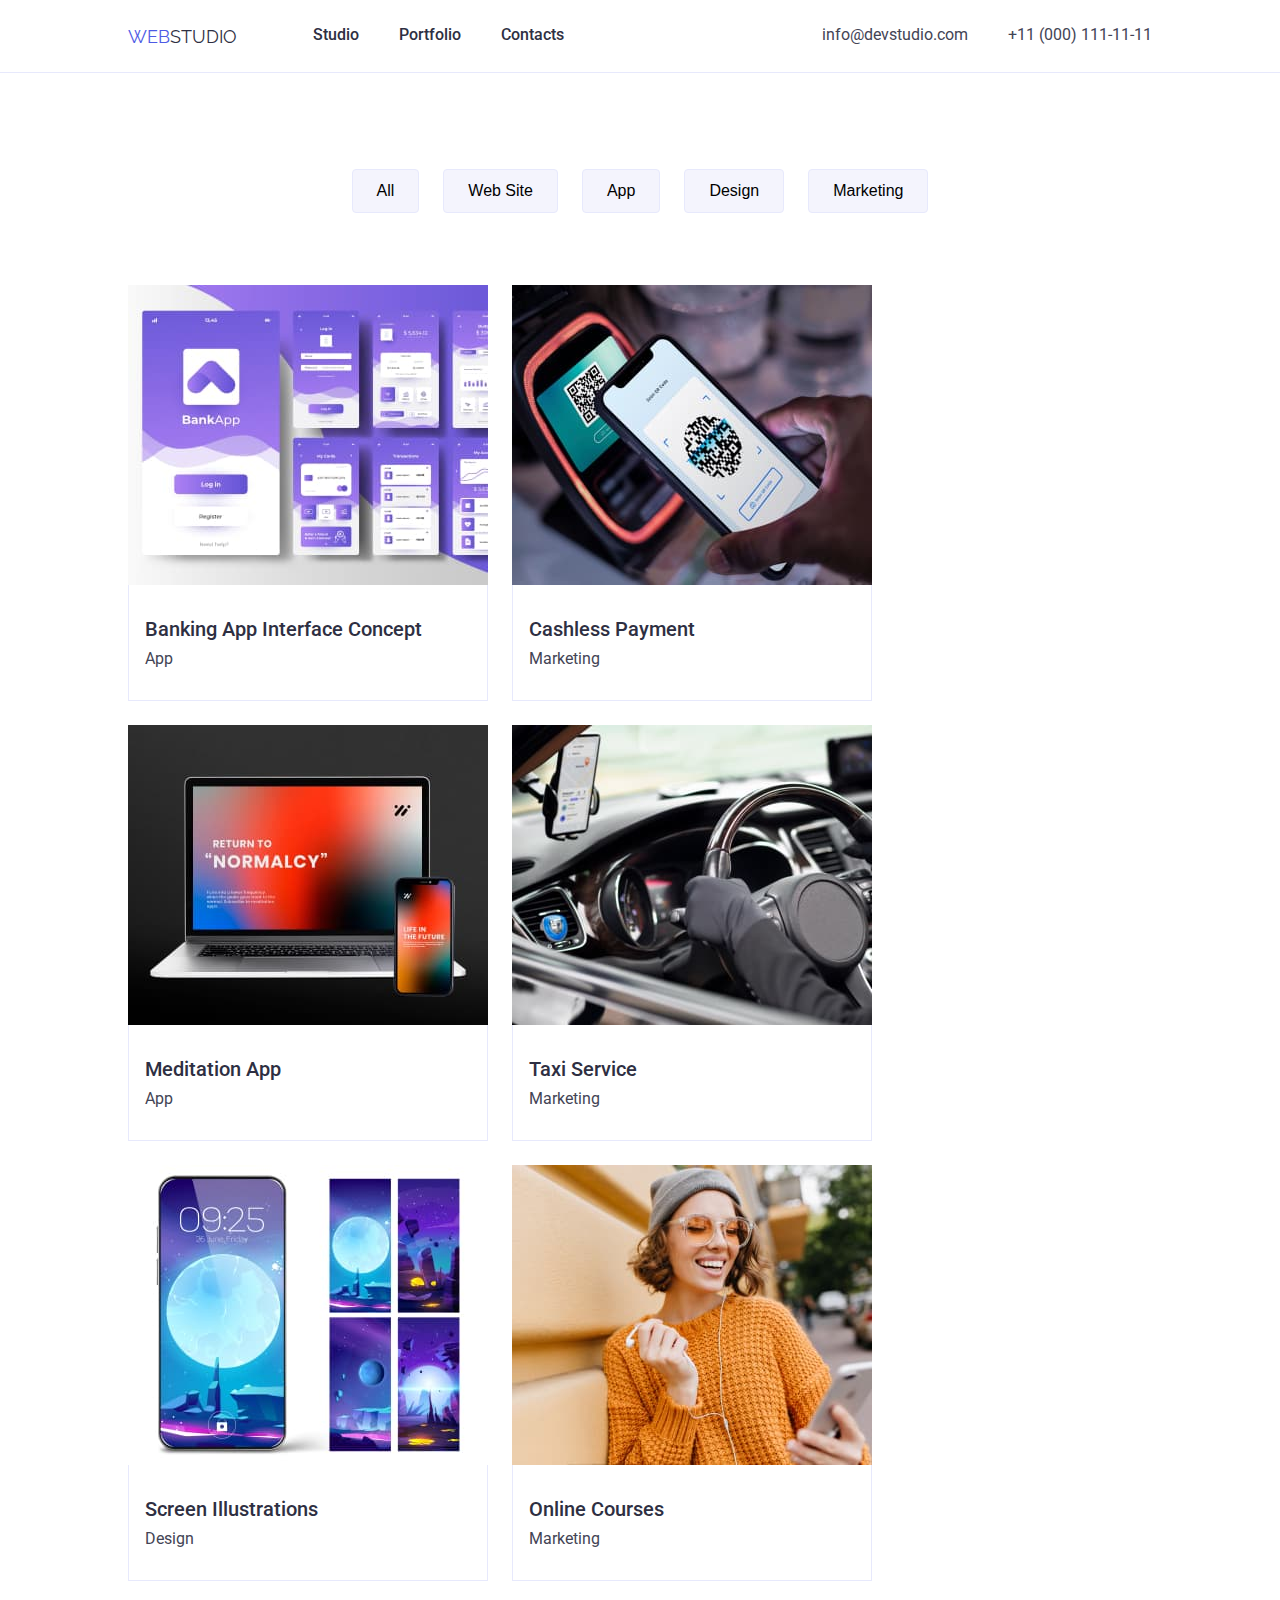
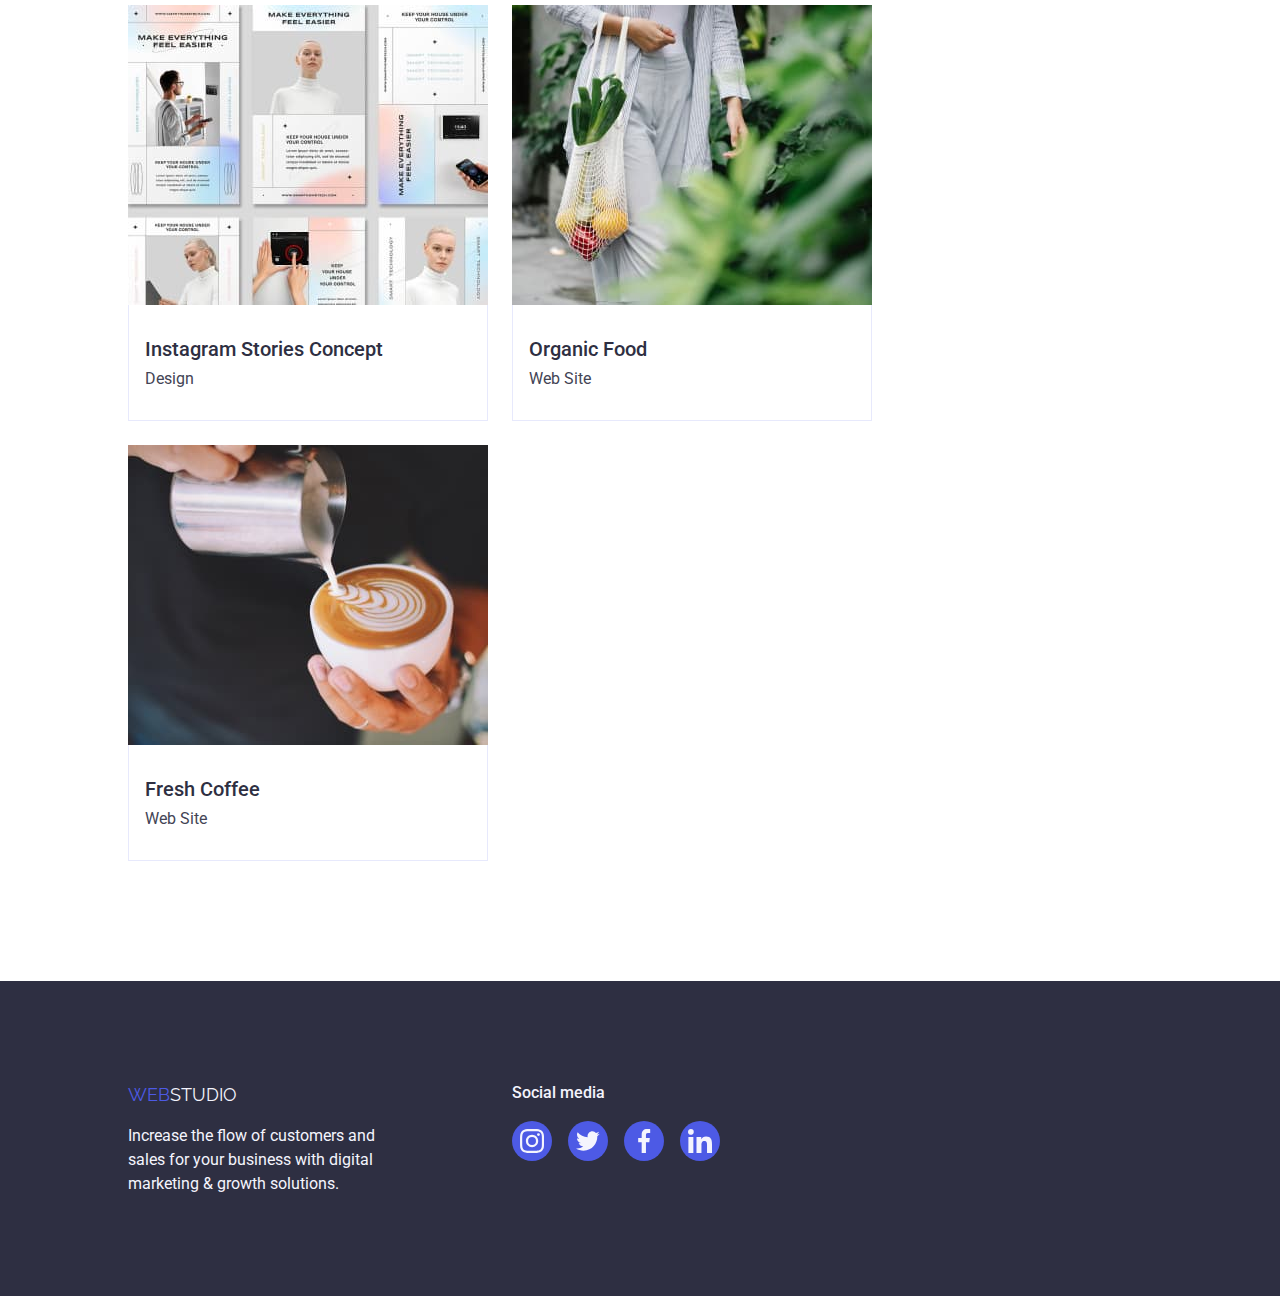
==== portfolio.html @ a4546583 "/" ====
<!DOCTYPE html>
<html lang="en">
<head>
    <meta charset="UTF-8">
    <meta name="viewport" content="width=device-width, initial-scale=1.0">
    <title>Portfolio</title>
    <link rel="stylesheet" href="https://cdnjs.cloudflare.com/ajax/libs/modern-normalize/2.0.0/modern-normalize.min.css" integrity="sha512-4xo8blKMVCiXpTaLzQSLSw3KFOVPWhm/TRtuPVc4WG6kUgjH6J03IBuG7JZPkcWMxJ5huwaBpOpnwYElP/m6wg==" crossorigin="anonymous" referrerpolicy="no-referrer" />
    <link rel="stylesheet" href="./css/styles.css">
    <link rel="preconnect" href="https://fonts.googleapis.com">
    <link rel="preconnect" href="https://fonts.gstatic.com" crossorigin>
    <link href="https://fonts.googleapis.com/css2?family=Raleway:wght@800&family=Roboto:wght@400;500;700;900&display=swap" rel="stylesheet">
</head>
<body>
    <header>
        <div class="container">
            <a href="./index.html" class="logo"><span>Web</span><span>Studio</span></a>
            <nav>
                <ul>
                    <li><a href="./index.html">Studio</a></li>
                    <li><a href="./portfolio.html">Portfolio</a></li>
                    <li><a href="">Contacts</a></li>
                </ul>
            </nav>
            <address>
                <ul>
                    <li><a href="mailto:info@devstudio.com">info@devstudio.com</a></li>
                    <li><a href="tel:+110001111111">+11 (000) 111-11-11</a></li>
                </ul>
            </address>
        </div>
    </header>
    <main>
        <section class="section portfolio">
            <h1 class="visually-hidden">News</h1>
            <div class="container">
                <ul class="filter">
                    <li><button type="button">All</button></li>
                    <li><button type="button">Web Site</button></li>
                    <li><button type="button">App</button></li>
                    <li><button type="button">Design</button></li>
                    <li><button type="button">Marketing</button></li>
                </ul>
                <ul class="news list-wrap">
                    <li>
                        <img src="./images/img-8.jpg" alt="" width="360">
                        <div class="item-info">
                            <h2>Banking App Interface Concept</h2>
                            <p>App</p>
                        </div>
                    </li>
                    <li>
                        <img src="./images/img-7.jpg" alt="" width="360">
                        <div class="item-info">
                            <h2>Cashless Payment</h2>
                            <p>Marketing</p>
                        </div>
                    </li>
                    <li>
                        <img src="./images/img-6.jpg" alt="" width="360">
                        <div class="item-info">
                            <h2>Meditation App</h2>
                            <p>App</p>
                        </div>
                    </li>
                    <li>
                        <img src="./images/img-5.jpg" alt="" width="360">
                        <div class="item-info">
                            <h2>Taxi Service</h2>
                            <p>Marketing</p>
                        </div>
                    </li>
                    <li>
                        <img src="./images/img-4.jpg" alt="" width="360">
                        <div class="item-info">
                            <h2>Screen Illustrations</h2>
                            <p>Design</p>
                        </div>
                    </li>
                    <li>
                        <img src="./images/img-3.jpg" alt="" width="360">
                        <div class="item-info">
                            <h2>Online Courses</h2>
                            <p>Marketing</p>
                        </div>
                    </li>
                    <li>
                        <img src="./images/img-2.jpg" alt="" width="360">
                        <div class="item-info">
                            <h2>Instagram Stories Concept</h2>
                            <p>Design</p>
                        </div>
                    </li>
                    <li>
                        <img src="./images/img-1.jpg" alt="" width="360">
                        <div class="item-info">
                            <h2>Organic Food</h2>
                            <p>Web Site</p>
                        </div>
                    </li>
                    <li>
                        <img src="./images/img.jpg" alt="" width="360">
                        <div class="item-info">
                            <h2>Fresh Coffee</h2>
                            <p>Web Site</p>
                        </div>
                    </li>
                </ul>
            </div>
        </section>
    </main>
    <footer>
        <div class="container">
            <ul>
                <li>
                    <a href="./index.html" class="logo"><span>Web</span><span>Studio</span></a>
                    <p>Increase the flow of customers and sales for your business with digital marketing & growth solutions.</p>
                </li>
                <li class="social">
                    <p class="title">Social media</p>
                    <ul>
                        <li>
                            <svg width="24" height="24">
                                <use href="./images/icons.svg#icon-instagram"></use>
                            </svg>
                        </li>
                        <li>
                            <svg width="24" height="24">
                                <use href="./images/icons.svg#icon-twitter"></use>
                            </svg>
                        </li>
                        <li>
                            <svg width="24" height="24">
                                <use href="./images/icons.svg#icon-facebook"></use>
                            </svg>
                        </li>
                        <li>
                            <svg width="24" height="24">
                                <use href="./images/icons.svg#icon-linkedin"></use>
                            </svg>
                        </li>
                    </ul>
                </li>
            </ul>
        </div>
    </footer>
    <script src="./js/modal.js"></script>
</body>
</html>
---- css/styles.css ----
:root {
    --feng-primary-brand: #4D5AE5;
    --feng-pressed-state: #404BBF;
    --feng-text: #434455;
    --feng-dark: #2E2F42;
    --feng-accent: #E7E9FC;
    --feng-light: #F4F4FD;
    --feng-subtle-text: #8E8F99;
    --feng-white: #fff;
    --feng-default-gap: 24px;
}

body {
    margin: 0;
    padding: 0;
    font-size: 16px;
    font-family: Roboto, Arial, Helvetica, sans-serif;
    color: var(--feng-text);
    line-height: 1.5;
}

a {
    text-decoration: none;
}

a:hover,
a:active {
    color: var(--feng-primary-brand);
}

h1, h2, h3, h4, h5, h6, p, ul {
    margin: 0;
    padding: 0;
}

ul li {
    list-style-type: none;
}

img {
    display: block;
}

.visually-hidden {
    position: absolute;
    width: 1px;
    height: 1px;
    margin: -1px;
    border: 0;
    padding: 0;
    white-space: nowrap;
    clip-path: inset(100%);
    clip: rect(0 0 0 0);
    overflow: hidden;
}

header, header .container, ul {
    display: flex;
}

.container {
    width: 80%;
    max-width: 1128px;
    position: relative;
    padding-left: 0;
    padding-right: 0;
    margin-left: auto;
    margin-right: auto;
}

/* HEADER */

header {
    min-height: 72px;
    align-items: center;
    border-bottom: 1px solid var(--feng-accent);
}

nav ul,
address ul {
    gap: 40px;
}

/* logo */

.logo {
    padding-right: 76px;
    font-size: 18px;
    font-family: Raleway;
    text-transform: uppercase;
    display: block;
}

.logo span:first-child {
    color: var(--feng-primary-brand);
}

.logo span:last-child {
    color: var(--feng-dark);
}

/* nav */

nav a {
    font-weight: 500;
    color: var(--feng-dark);
}

/* address */

address {
    right: 0;
    position: absolute;
}

address a {
    font-style: normal;
    color: var(--feng-text);
}

/* BODY */

/* main */

section {
    padding: 120px 0;
}

button {
    padding: 12px 24px;
    font-size: 16px;
    font-weight: 500;
    cursor: pointer;
    background-color: var(--feng-light);
    border: 1px solid var(--feng-accent);
    border-radius: 4px;
    transition: 0.3s;
}

.filter button:hover,
.efective-solutions button {
    color: #fff;
    background-color: var(--feng-pressed-state);
    border-color: var(--feng-pressed-state);
}

.text-center {
    text-align: center;
}

/* homepage */

.container > h2 {
    padding-bottom: 72px;
    font-size: 36px;
    line-height: 1.111;
}

.efective-solutions {
    padding: 188px 650px;
    color: var(--feng-white);
    background-color: #2E2F42;
    background-image: linear-gradient(rgba(46, 47, 66, 0.7), 
    rgba(46, 47, 66, 0.7)), url(../images/hero.jpg);
    background-repeat: no-repeat;
    background-size: cover;
    background-attachment: fixed;
}

.efective-solutions h1 {
    padding-bottom: 48px;
    font-size: 56px;
    line-height: 1.0715;
}

.efective-solutions button:hover {
    color: initial;
    background-color: var(--feng-light);
    border: 1px solid var(--feng-accent);
}

.our-values {
    padding-bottom: 0;
}

.our-values ul li {
    max-width: 254px;
}

.our-values h3 {
    padding-bottom: 8px;
}

.our-team {
    background-color: var(--feng-light);
}

.our-team li {
    border-radius: 0 0 4px 4px;
    background-color: var(--feng-white);
    box-shadow: 0px 2px 6px rgba(46, 47, 66, 0.08);
}

.our-team li,
.news li {
    line-height: 0;
}

.our-team .item-info,
.news .item-info {
    padding: 32px 0;
}

.our-team h3,
.news h2 {
    margin-bottom: 8px;
    font-size: 20px;
    line-height: 1.2;
}

.our-team p,
.news p {
    line-height: initial;
}

/* portfolio */

.portfolio {
    padding-top: 96px;
}

.filter {
    margin-bottom: 72px;
    gap: var(--feng-default-gap);
    justify-content: center;
}

.list-wrap {
    flex-wrap: wrap;
    gap: var(--feng-default-gap);
}

.news li {
    border: 1px solid var(--feng-accent);
}

.news li img {
    margin: -1px -1px 0 -1px;
}

.news li h2 {
    font-size: 20px;
    font-weight: 500;
    line-height: 1.2;
    color: var(--feng-dark);
}

.news li p {
    font-weight: 400;
}

.news li h2,
.news li p {
    padding: 0 16px;
}

/* customers */

.customers ul {
    justify-content: center;
    gap: var(--feng-default-gap);
}

.customers ul li {
    padding: 16px 32px;
    text-align: center;
    border: 1px solid var(--feng-subtle-text);
    border-radius: 4px;
}

.customers svg {
    fill: var(--feng-subtle-text);
}

/* footer */

footer {
    padding: 100px 0;
    color: var(--feng-light);
    background-color: var(--feng-dark);
}

footer .container > ul {
    gap: 120px;
}

footer .container > ul li:first-child {
    max-width: 264px;
}

footer .logo {
    margin-bottom: 16px;
}

footer .logo span:last-child {
    color: var(--feng-light);
}

footer .title {
    font-weight: 500;
    margin-bottom: 16px;
}

footer .social ul {
    gap: 16px;
}

footer .social ul li {
    width: 40px;
    height: 40px;
    border-radius: 50%;
    display: flex;
    justify-content: center;
    align-items: center;
    background-color: var(--feng-primary-brand);
}

footer .social svg {
    fill: var(--feng-light);
}
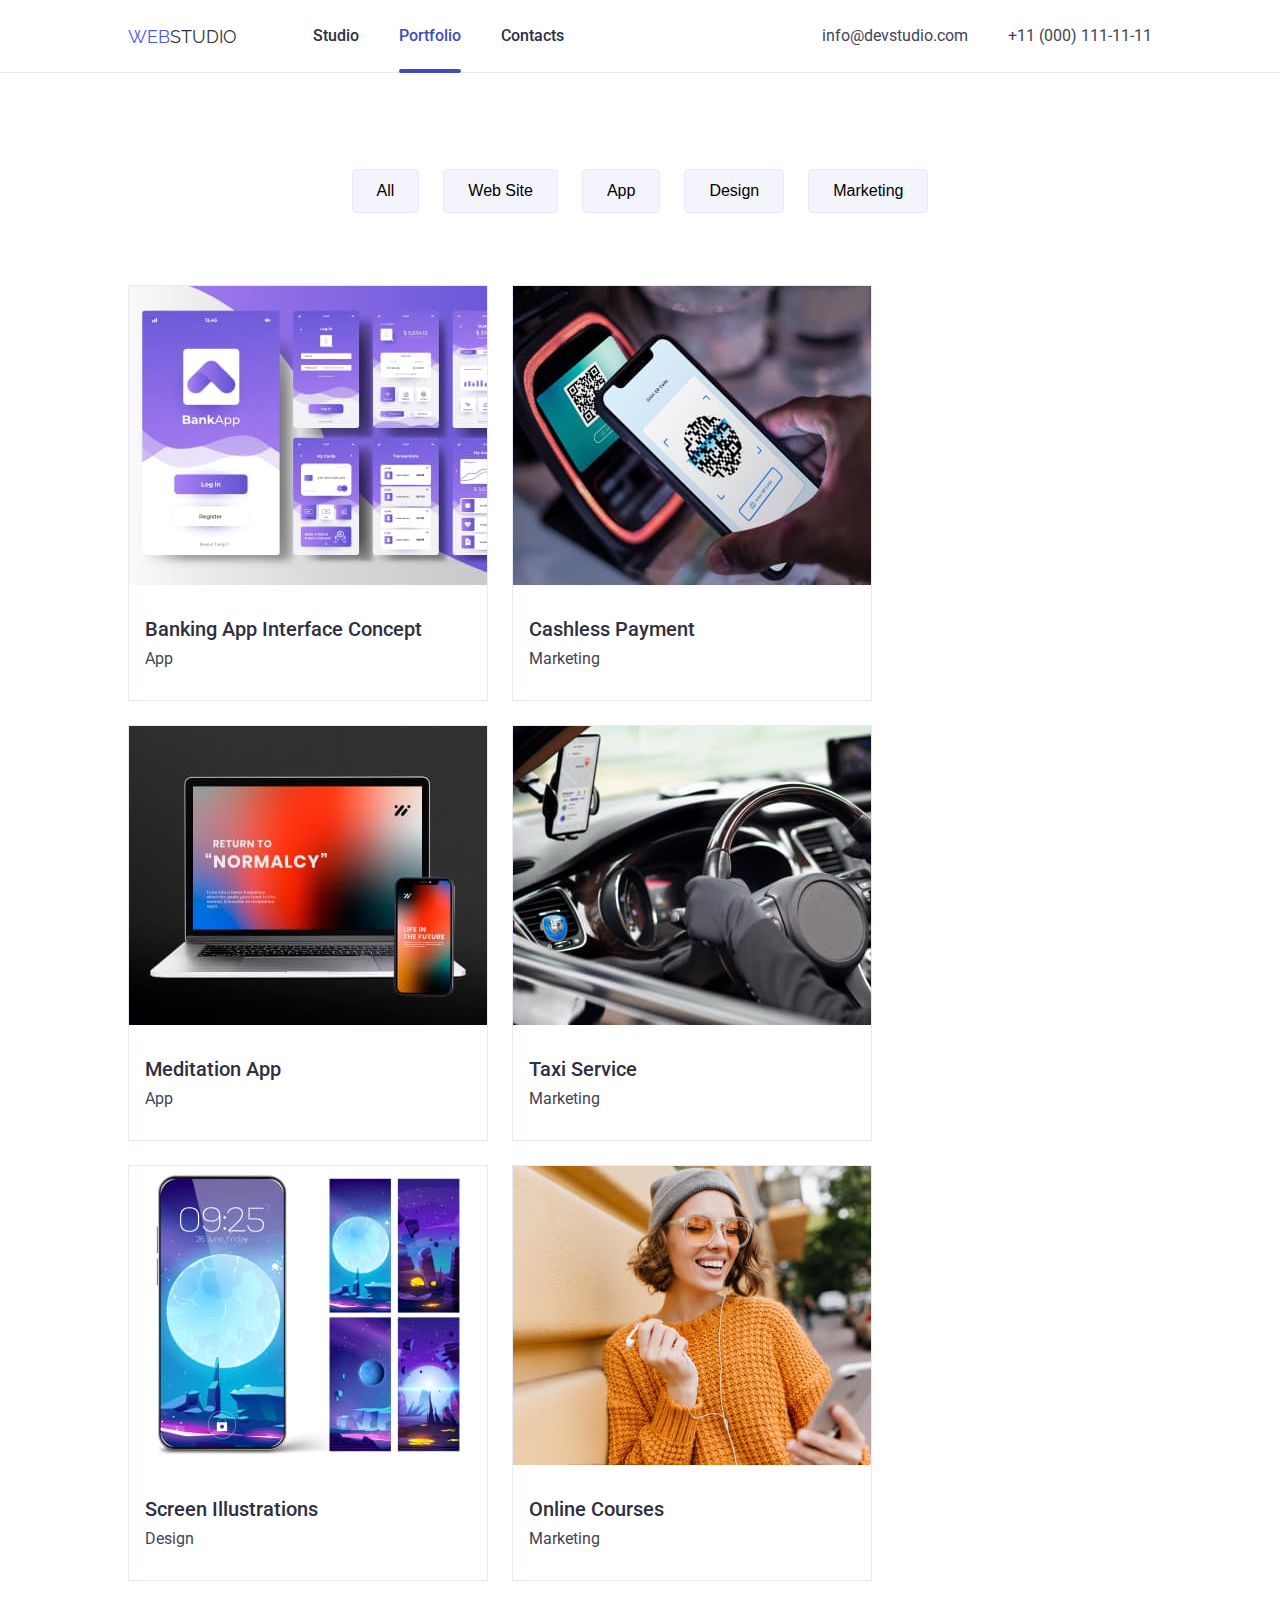
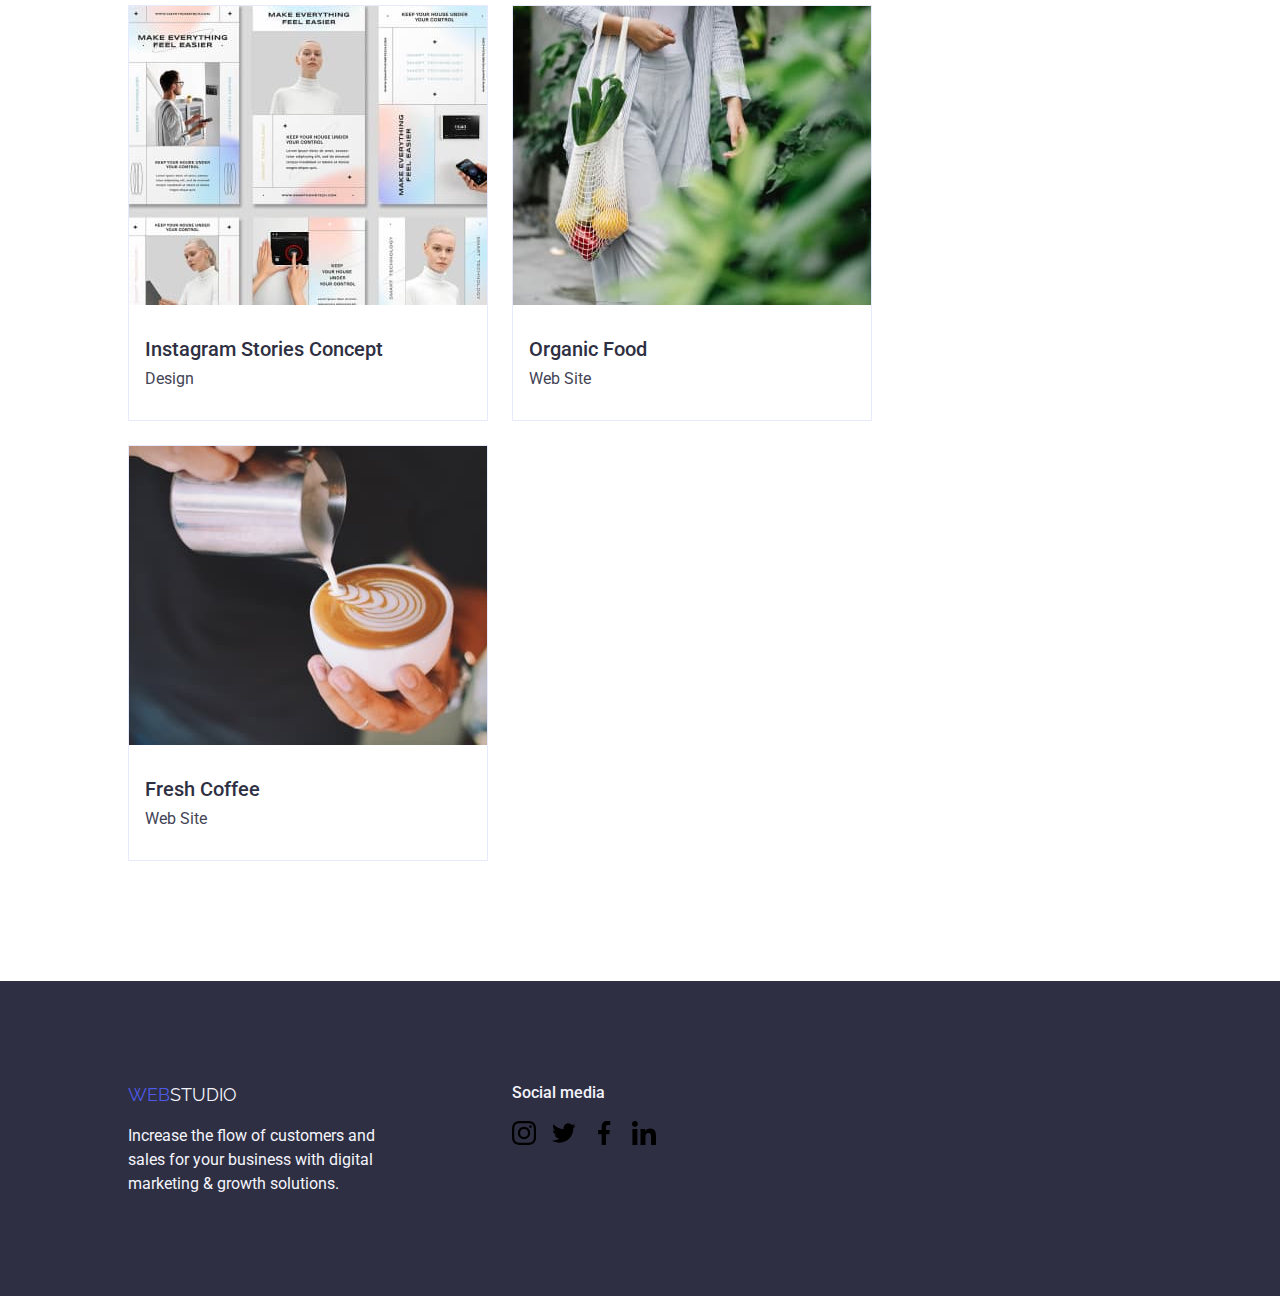
==== commit 163714d6: "/" ====
--- a/portfolio.html
+++ b/portfolio.html
@@ -17,7 +17,7 @@
             <nav>
                 <ul>
                     <li><a href="./index.html">Studio</a></li>
-                    <li><a href="./portfolio.html">Portfolio</a></li>
+                    <li><a href="./portfolio.html" class="current">Portfolio</a></li>
                     <li><a href="">Contacts</a></li>
                 </ul>
             </nav>
@@ -42,63 +42,90 @@
                 </ul>
                 <ul class="news list-wrap">
                     <li>
-                        <img src="./images/img-8.jpg" alt="" width="360">
+                        <div class="item-img">
+                            <img src="./images/img-8.jpg" alt="" width="360">
+                            <p class="overlay">Lorem ipsum dolor sit amet consectetur adipisicing elit. Quaerat, fugit?</p>
+                        </div>
                         <div class="item-info">
                             <h2>Banking App Interface Concept</h2>
                             <p>App</p>
                         </div>
                     </li>
                     <li>
-                        <img src="./images/img-7.jpg" alt="" width="360">
+                        <div class="item-img">
+                            <img src="./images/img-7.jpg" alt="" width="360">
+                            <p class="overlay">Lorem ipsum dolor sit amet consectetur, adipisicing elit. Exercitationem laborum adipisci temporibus labore, quos quam?</p>
+                        </div>
                         <div class="item-info">
                             <h2>Cashless Payment</h2>
                             <p>Marketing</p>
                         </div>
                     </li>
                     <li>
-                        <img src="./images/img-6.jpg" alt="" width="360">
+                        <div class="item-img">
+                            <img src="./images/img-6.jpg" alt="" width="360">
+                            <p class="overlay">Lorem ipsum dolor sit amet consectetur, adipisicing elit. Exercitationem laborum adipisci temporibus labore, quos quam?</p>
+                        </div>
                         <div class="item-info">
                             <h2>Meditation App</h2>
                             <p>App</p>
                         </div>
                     </li>
                     <li>
-                        <img src="./images/img-5.jpg" alt="" width="360">
+                        <div class="item-img">
+                            <img src="./images/img-5.jpg" alt="" width="360">
+                            <p class="overlay">Lorem ipsum, dolor sit amet consectetur adipisicing elit. Perferendis eum similique reprehenderit quaerat quasi nesciunt saepe necessitatibus culpa iure earum.</p>
+                        </div>
                         <div class="item-info">
                             <h2>Taxi Service</h2>
                             <p>Marketing</p>
                         </div>
                     </li>
                     <li>
-                        <img src="./images/img-4.jpg" alt="" width="360">
+                        <div class="item-img">
+                            <img src="./images/img-4.jpg" alt="" width="360">
+                            <p class="overlay">Lorem ipsum dolor sit amet consectetur, adipisicing elit. Exercitationem laborum adipisci temporibus labore, quos quam?</p>
+                        </div>
                         <div class="item-info">
                             <h2>Screen Illustrations</h2>
                             <p>Design</p>
                         </div>
                     </li>
                     <li>
-                        <img src="./images/img-3.jpg" alt="" width="360">
+                        <div class="item-img">
+                            <img src="./images/img-3.jpg" alt="" width="360">
+                            <p class="overlay">Lorem ipsum dolor sit amet consectetur, adipisicing elit. Exercitationem laborum adipisci temporibus labore, quos quam?</p>
+                        </div>
                         <div class="item-info">
                             <h2>Online Courses</h2>
                             <p>Marketing</p>
                         </div>
                     </li>
                     <li>
-                        <img src="./images/img-2.jpg" alt="" width="360">
+                        <div class="item-img">
+                            <img src="./images/img-2.jpg" alt="" width="360">
+                            <p class="overlay">Lorem ipsum dolor sit amet consectetur, adipisicing elit. Unde esse molestias, nam vero ducimus quisquam ab recusandae itaque eveniet accusantium.</p>
+                        </div>
                         <div class="item-info">
                             <h2>Instagram Stories Concept</h2>
                             <p>Design</p>
                         </div>
                     </li>
                     <li>
-                        <img src="./images/img-1.jpg" alt="" width="360">
+                        <div class="item-img">
+                            <img src="./images/img-1.jpg" alt="" width="360">
+                            <p class="overlay">Lorem ipsum dolor sit amet consectetur, adipisicing elit. Exercitationem laborum adipisci temporibus labore, quos quam?</p>
+                        </div>
                         <div class="item-info">
                             <h2>Organic Food</h2>
                             <p>Web Site</p>
                         </div>
                     </li>
                     <li>
-                        <img src="./images/img.jpg" alt="" width="360">
+                        <div class="item-img">
+                            <img src="./images/img.jpg" alt="" width="360">
+                            <p class="overlay">Lorem ipsum dolor sit amet consectetur, adipisicing elit. Exercitationem laborum adipisci temporibus labore, quos quam?</p>
+                        </div>
                         <div class="item-info">
                             <h2>Fresh Coffee</h2>
                             <p>Web Site</p>
--- a/css/styles.css
+++ b/css/styles.css
@@ -22,6 +22,7 @@
 
 a {
     text-decoration: none;
+    transition: 0.25s cubic-bezier(0.4, 0, 0.2, 1);
 }
 
 a:hover,
@@ -72,7 +73,6 @@
 /* HEADER */
 
 header {
-    min-height: 72px;
     align-items: center;
     border-bottom: 1px solid var(--feng-accent);
 }
@@ -89,7 +89,8 @@
     font-size: 18px;
     font-family: Raleway;
     text-transform: uppercase;
-    display: block;
+    display: flex;
+    align-items: center;
 }
 
 .logo span:first-child {
@@ -103,14 +104,36 @@
 /* nav */
 
 nav a {
+    padding: 24px 0;
     font-weight: 500;
+    display: flex;
+    position: relative;
     color: var(--feng-dark);
 }
 
+nav a.current {
+    color: var(--feng-pressed-state);
+}
+
+nav a.current::after {
+    content: "";
+    display: block;
+    position: absolute;
+    bottom: -1px;
+    left: 0;
+    width: 100%;
+    height: 4px;
+    border-radius: 2px;
+    background-color: var(--feng-pressed-state);
+}
+
 /* address */
 
 address {
+    height: 100%;
     right: 0;
+    display: flex;
+    align-items: center;
     position: absolute;
 }
 
@@ -135,7 +158,7 @@
     background-color: var(--feng-light);
     border: 1px solid var(--feng-accent);
     border-radius: 4px;
-    transition: 0.3s;
+    transition: 0.25s cubic-bezier(0.4, 0, 0.2, 1);
 }
 
 .filter button:hover,
@@ -145,8 +168,16 @@
     border-color: var(--feng-pressed-state);
 }
 
+.filter button:hover {
+    box-shadow: 0px 2px 2px rgba(0, 0, 0, 0.8);
+}
+
 .text-center {
     text-align: center;
+}
+
+.justify-center {
+    justify-content: center;
 }
 
 /* homepage */
@@ -155,6 +186,24 @@
     padding-bottom: 72px;
     font-size: 36px;
     line-height: 1.111;
+}
+
+ul.social-icons {
+    gap: var(--feng-default-gap);
+}
+
+ul.social-icons li {
+    width: 40px;
+    height: 40px;
+    border-radius: 50%;
+    display: flex;
+    justify-content: center;
+    align-items: center;
+    background-color: var(--feng-primary-brand);
+}
+
+ul.social-icons svg {
+    fill: var(--feng-light);
 }
 
 .efective-solutions {
@@ -184,6 +233,14 @@
     padding-bottom: 0;
 }
 
+.our-values-icon {
+    margin-bottom: 8px;
+    padding: 24px 100px;
+    text-align: center;
+    border-radius: 4px;
+    background-color: var(--feng-light);
+}
+
 .our-values ul li {
     max-width: 254px;
 }
@@ -224,6 +281,10 @@
     line-height: initial;
 }
 
+.our-team p {
+    margin-bottom: 8px;
+}
+
 /* portfolio */
 
 .portfolio {
@@ -243,6 +304,35 @@
 
 .news li {
     border: 1px solid var(--feng-accent);
+    transition: 0.25s cubic-bezier(0.4, 0, 0.2, 1);
+}
+
+.news .item-img {
+    position: relative;
+    overflow: hidden;
+}
+
+.news .item-img .overlay {
+    position: absolute;
+    display: flex;
+    transform: translateY(100%);
+    top: 0;
+    left: 0;
+    width: 100%;
+    height: 100%;
+    padding: 40px 32px;
+    transition: 0.25s cubic-bezier(0.4, 0, 0.2, 1);
+    line-height: 1.5;
+    color: var(--feng-white);
+    background-color: var(--feng-primary-brand);
+}
+
+.news li:hover {
+    box-shadow: 0px 2px 6px rgba(46, 47, 66, 0.08);
+}
+
+.news li:hover .item-img .overlay {
+    transform: translateY(0);
 }
 
 .news li img {
@@ -268,7 +358,6 @@
 /* customers */
 
 .customers ul {
-    justify-content: center;
     gap: var(--feng-default-gap);
 }
 
@@ -314,18 +403,4 @@
 
 footer .social ul {
     gap: 16px;
-}
-
-footer .social ul li {
-    width: 40px;
-    height: 40px;
-    border-radius: 50%;
-    display: flex;
-    justify-content: center;
-    align-items: center;
-    background-color: var(--feng-primary-brand);
-}
-
-footer .social svg {
-    fill: var(--feng-light);
 }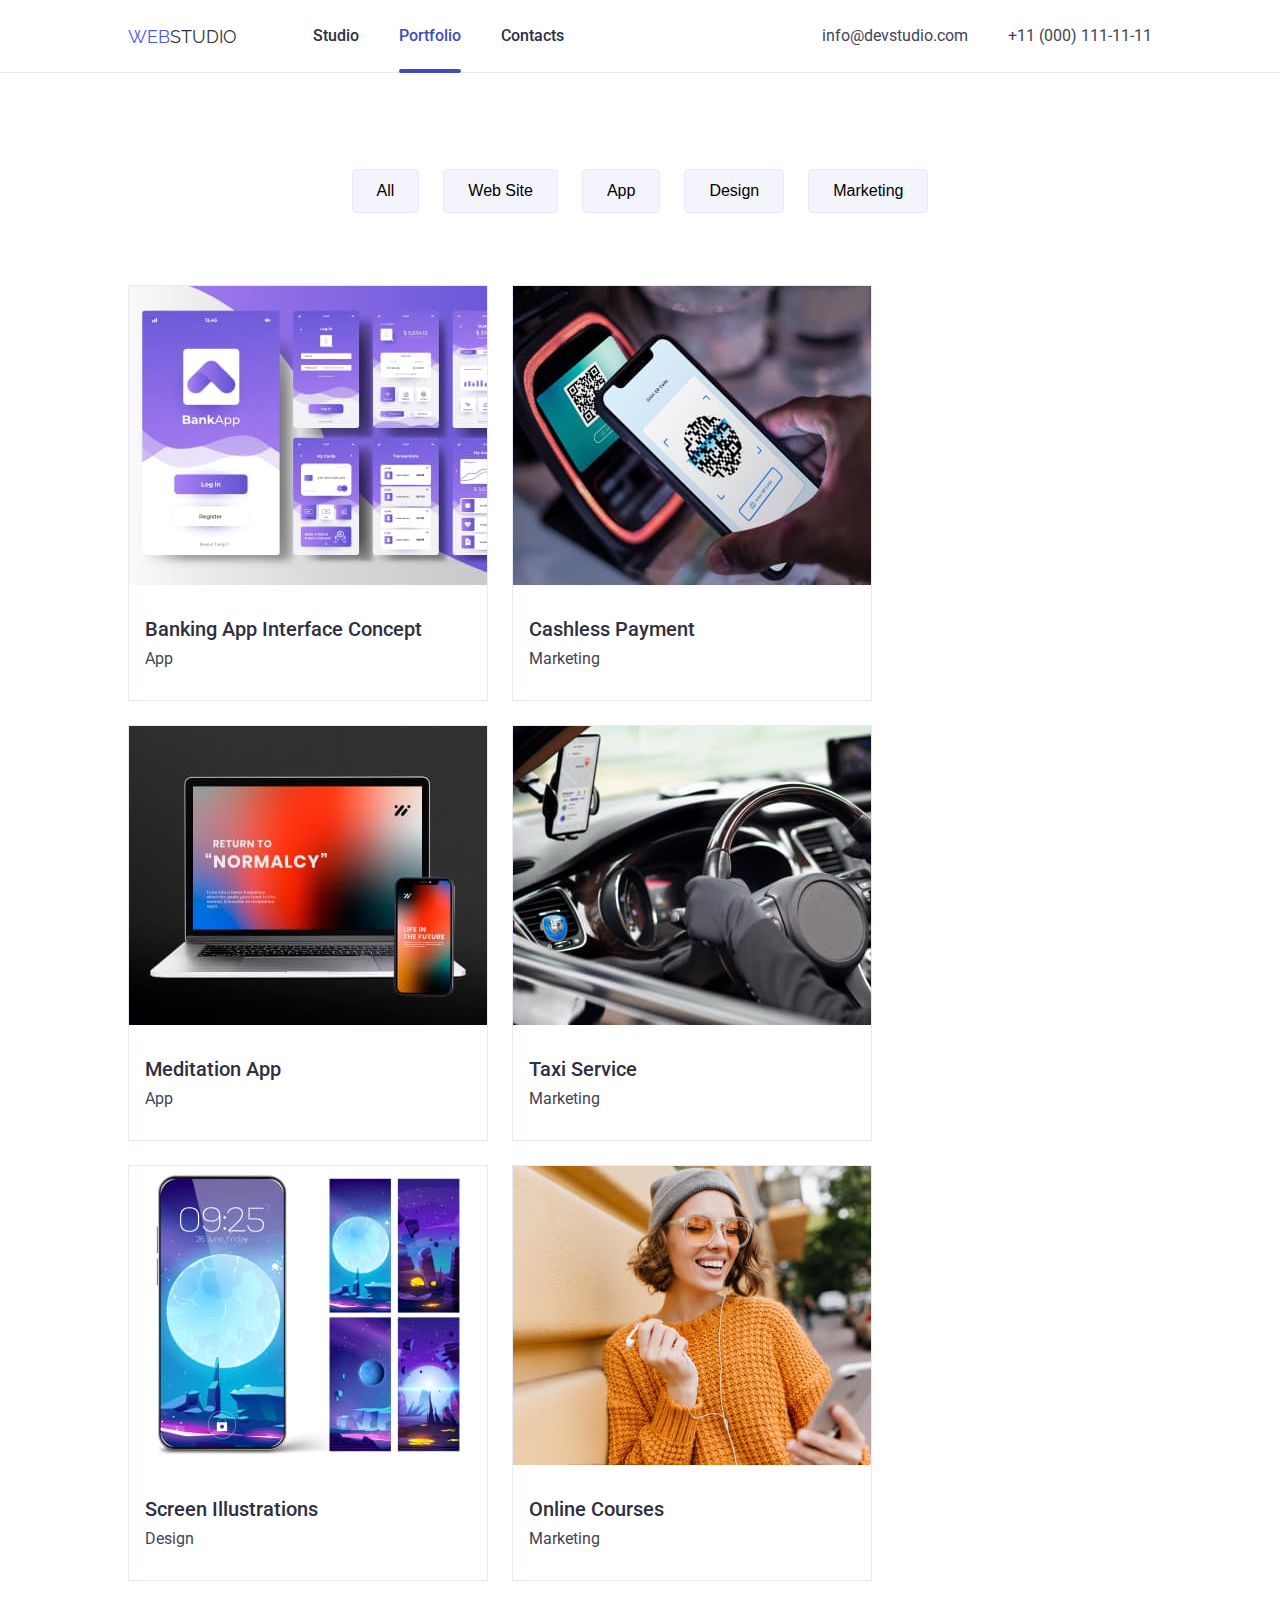
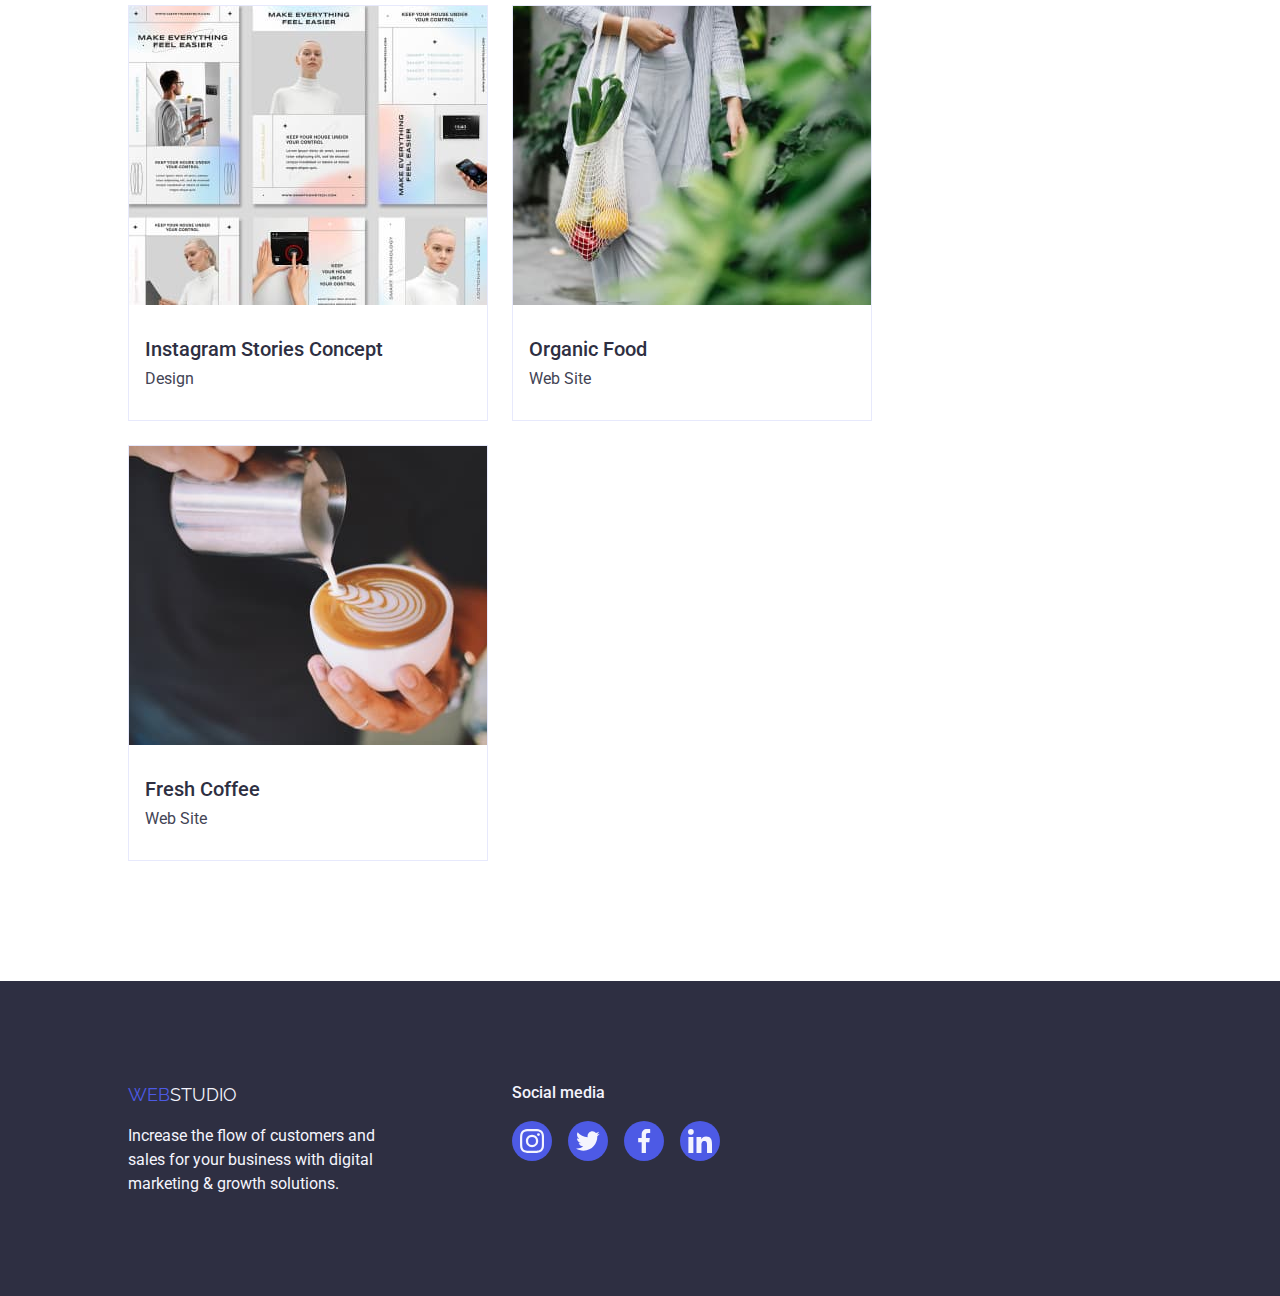
==== commit abc005f7: "/" ====
--- a/portfolio.html
+++ b/portfolio.html
@@ -144,7 +144,7 @@
                 </li>
                 <li class="social">
                     <p class="title">Social media</p>
-                    <ul>
+                    <ul class="social-icons justify-center">
                         <li>
                             <svg width="24" height="24">
                                 <use href="./images/icons.svg#icon-instagram"></use>
@@ -170,6 +170,5 @@
             </ul>
         </div>
     </footer>
-    <script src="./js/modal.js"></script>
 </body>
 </html>--- a/css/styles.css
+++ b/css/styles.css
@@ -7,6 +7,7 @@
     --feng-accent: #E7E9FC;
     --feng-light: #F4F4FD;
     --feng-subtle-text: #8E8F99;
+    --feng-modal-background: #FCFCFC;
     --feng-white: #fff;
     --feng-default-gap: 24px;
 }
@@ -372,6 +373,42 @@
     fill: var(--feng-subtle-text);
 }
 
+/* modal */
+
+.backdrop {
+    position: fixed;
+    inset: 0;
+    background-color: rgba(var(--feng-dark), 0.4);
+    backdrop-filter: blur(2px);
+}
+
+.backdrop .modal {
+    position: absolute;
+    top: 50%;
+    left: 50%;
+    width: 408px;
+    min-height: 584px;
+    border-radius: 4px;
+    transform: translateX(-50%) translateY(-50%);
+    background-color: var(--feng-modal-background);
+    box-shadow: 0px 2px 6px rgba(0, 0, 0, 0.1);
+}
+
+.backdrop .modal-btn {
+    position: absolute;
+    top: 24px;
+    right: 24px;
+    padding: 0;
+    background-color: transparent;
+    border: none;
+}
+
+.backdrop.is-hidden {
+    opacity: 0;
+    visibility: hidden;
+    pointer-events: none;
+}
+
 /* footer */
 
 footer {
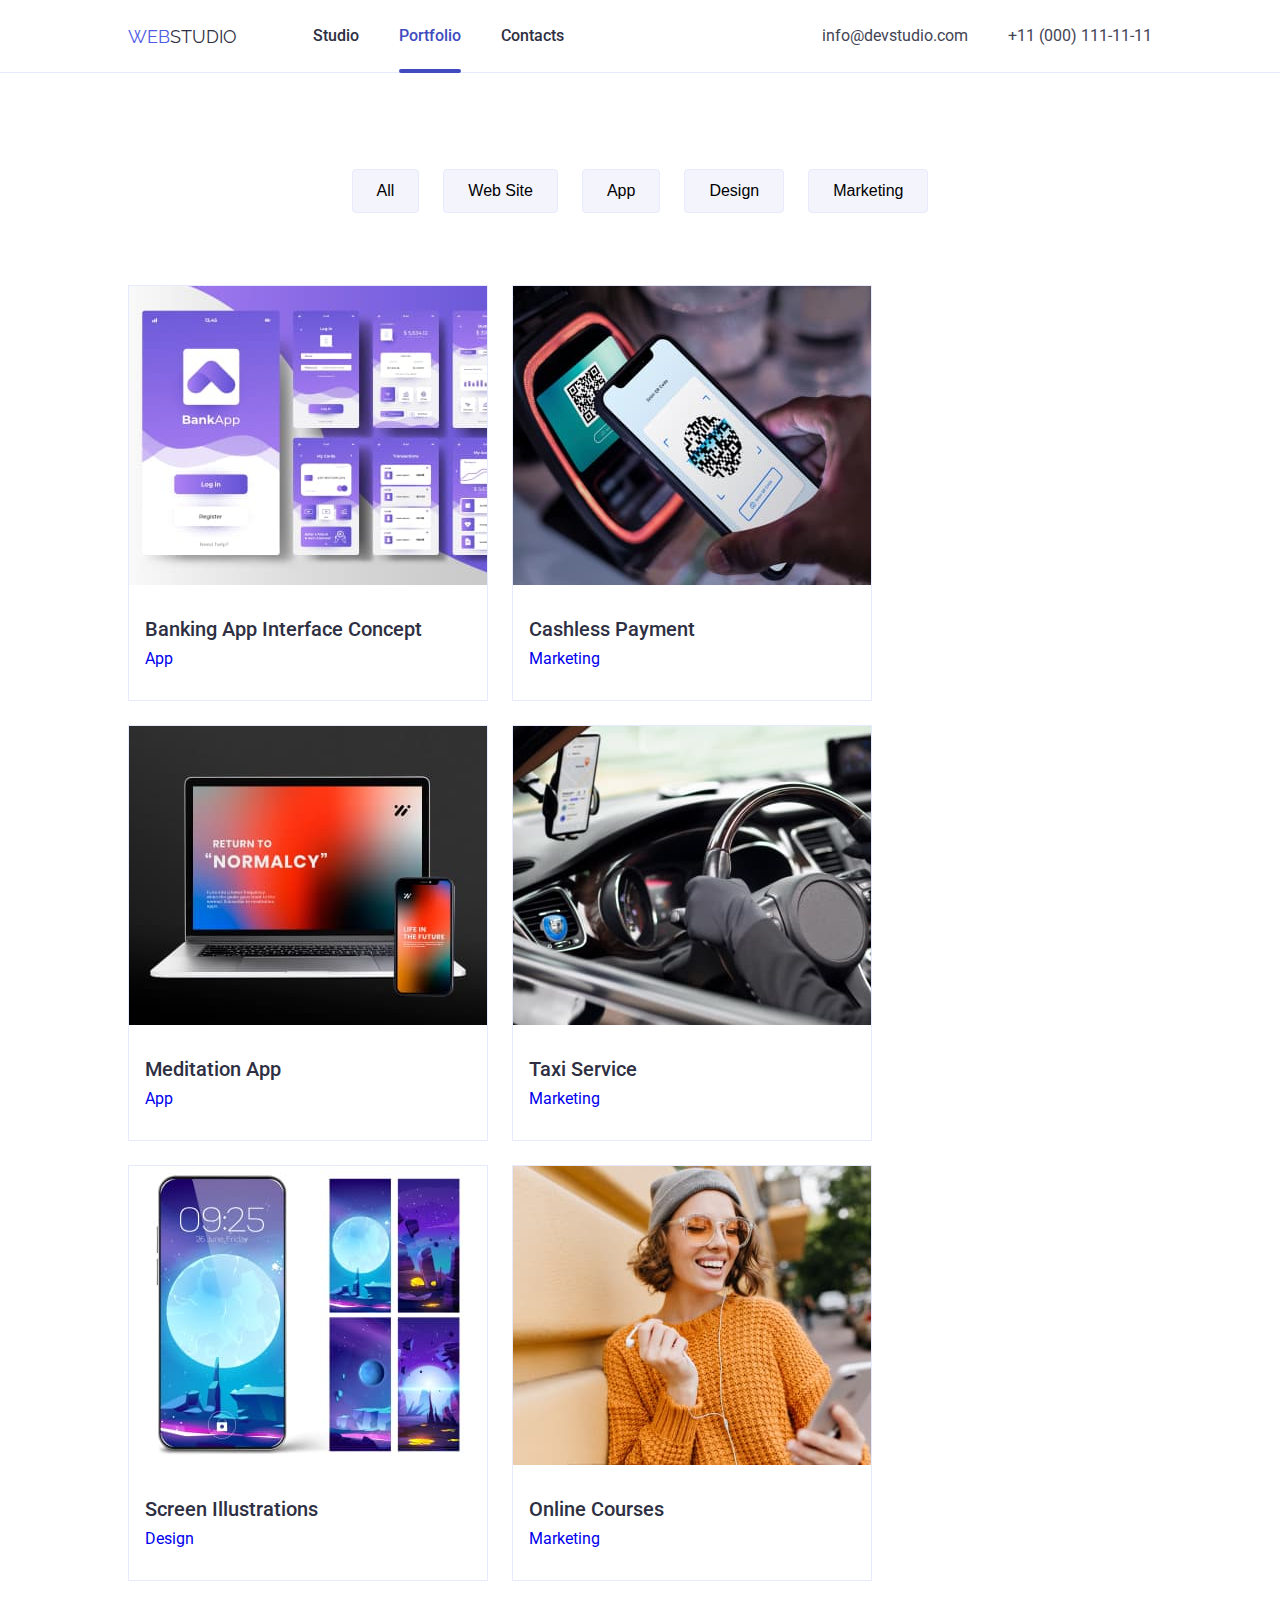
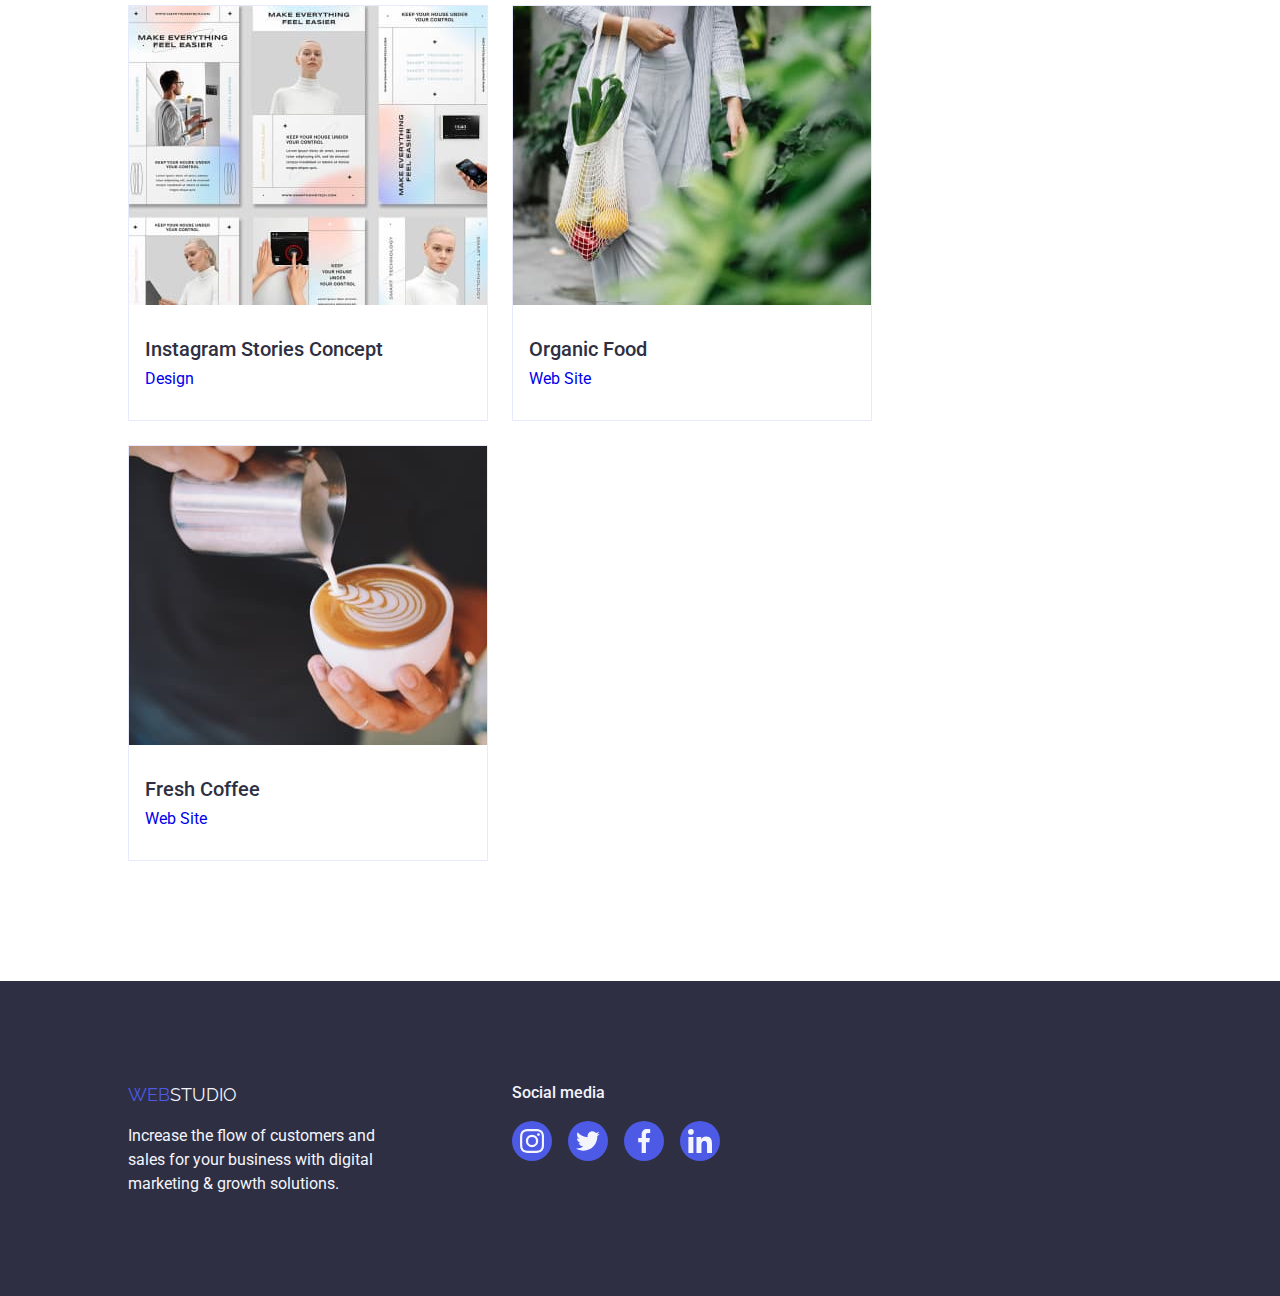
==== commit f2eb1bd6: "fix" ====
--- a/portfolio.html
+++ b/portfolio.html
@@ -42,94 +42,112 @@
                 </ul>
                 <ul class="news list-wrap">
                     <li>
-                        <div class="item-img">
-                            <img src="./images/img-8.jpg" alt="" width="360">
-                            <p class="overlay">Lorem ipsum dolor sit amet consectetur adipisicing elit. Quaerat, fugit?</p>
-                        </div>
-                        <div class="item-info">
-                            <h2>Banking App Interface Concept</h2>
-                            <p>App</p>
-                        </div>
-                    </li>
-                    <li>
-                        <div class="item-img">
-                            <img src="./images/img-7.jpg" alt="" width="360">
-                            <p class="overlay">Lorem ipsum dolor sit amet consectetur, adipisicing elit. Exercitationem laborum adipisci temporibus labore, quos quam?</p>
-                        </div>
-                        <div class="item-info">
-                            <h2>Cashless Payment</h2>
-                            <p>Marketing</p>
-                        </div>
-                    </li>
-                    <li>
-                        <div class="item-img">
-                            <img src="./images/img-6.jpg" alt="" width="360">
-                            <p class="overlay">Lorem ipsum dolor sit amet consectetur, adipisicing elit. Exercitationem laborum adipisci temporibus labore, quos quam?</p>
-                        </div>
-                        <div class="item-info">
-                            <h2>Meditation App</h2>
-                            <p>App</p>
-                        </div>
-                    </li>
-                    <li>
-                        <div class="item-img">
-                            <img src="./images/img-5.jpg" alt="" width="360">
-                            <p class="overlay">Lorem ipsum, dolor sit amet consectetur adipisicing elit. Perferendis eum similique reprehenderit quaerat quasi nesciunt saepe necessitatibus culpa iure earum.</p>
-                        </div>
-                        <div class="item-info">
-                            <h2>Taxi Service</h2>
-                            <p>Marketing</p>
-                        </div>
-                    </li>
-                    <li>
-                        <div class="item-img">
-                            <img src="./images/img-4.jpg" alt="" width="360">
-                            <p class="overlay">Lorem ipsum dolor sit amet consectetur, adipisicing elit. Exercitationem laborum adipisci temporibus labore, quos quam?</p>
-                        </div>
-                        <div class="item-info">
-                            <h2>Screen Illustrations</h2>
-                            <p>Design</p>
-                        </div>
-                    </li>
-                    <li>
-                        <div class="item-img">
-                            <img src="./images/img-3.jpg" alt="" width="360">
-                            <p class="overlay">Lorem ipsum dolor sit amet consectetur, adipisicing elit. Exercitationem laborum adipisci temporibus labore, quos quam?</p>
-                        </div>
-                        <div class="item-info">
-                            <h2>Online Courses</h2>
-                            <p>Marketing</p>
-                        </div>
-                    </li>
-                    <li>
-                        <div class="item-img">
-                            <img src="./images/img-2.jpg" alt="" width="360">
-                            <p class="overlay">Lorem ipsum dolor sit amet consectetur, adipisicing elit. Unde esse molestias, nam vero ducimus quisquam ab recusandae itaque eveniet accusantium.</p>
-                        </div>
-                        <div class="item-info">
-                            <h2>Instagram Stories Concept</h2>
-                            <p>Design</p>
-                        </div>
-                    </li>
-                    <li>
-                        <div class="item-img">
-                            <img src="./images/img-1.jpg" alt="" width="360">
-                            <p class="overlay">Lorem ipsum dolor sit amet consectetur, adipisicing elit. Exercitationem laborum adipisci temporibus labore, quos quam?</p>
-                        </div>
-                        <div class="item-info">
-                            <h2>Organic Food</h2>
-                            <p>Web Site</p>
-                        </div>
-                    </li>
-                    <li>
-                        <div class="item-img">
-                            <img src="./images/img.jpg" alt="" width="360">
-                            <p class="overlay">Lorem ipsum dolor sit amet consectetur, adipisicing elit. Exercitationem laborum adipisci temporibus labore, quos quam?</p>
-                        </div>
-                        <div class="item-info">
-                            <h2>Fresh Coffee</h2>
-                            <p>Web Site</p>
-                        </div>
+                        <a href="/">
+                            <div class="item-img">
+                                <img src="./images/img-8.jpg" alt="" width="360">
+                                <p class="overlay">Lorem ipsum dolor sit amet consectetur adipisicing elit. Quaerat, fugit?</p>
+                            </div>
+                            <div class="item-info">
+                                <h2>Banking App Interface Concept</h2>
+                                <p>App</p>
+                            </div>
+                        </a>
+                    </li>
+                    <li>
+                        <a href="/">
+                            <div class="item-img">
+                                <img src="./images/img-7.jpg" alt="" width="360">
+                                <p class="overlay">Lorem ipsum dolor sit amet consectetur, adipisicing elit. Exercitationem laborum adipisci temporibus labore, quos quam?</p>
+                            </div>
+                            <div class="item-info">
+                                <h2>Cashless Payment</h2>
+                                <p>Marketing</p>
+                            </div>
+                        </a>
+                    </li>
+                    <li>
+                        <a href="/">
+                            <div class="item-img">
+                                <img src="./images/img-6.jpg" alt="" width="360">
+                                <p class="overlay">Lorem ipsum dolor sit amet consectetur, adipisicing elit. Exercitationem laborum adipisci temporibus labore, quos quam?</p>
+                            </div>
+                            <div class="item-info">
+                                <h2>Meditation App</h2>
+                                <p>App</p>
+                            </div>
+                        </a>
+                    </li>
+                    <li>
+                        <a href="/">
+                            <div class="item-img">
+                                <img src="./images/img-5.jpg" alt="" width="360">
+                                <p class="overlay">Lorem ipsum, dolor sit amet consectetur adipisicing elit. Perferendis eum similique reprehenderit quaerat quasi nesciunt saepe necessitatibus culpa iure earum.</p>
+                            </div>
+                            <div class="item-info">
+                                <h2>Taxi Service</h2>
+                                <p>Marketing</p>
+                            </div>
+                        </a>
+                    </li>
+                    <li>
+                        <a href="/">
+                            <div class="item-img">
+                                <img src="./images/img-4.jpg" alt="" width="360">
+                                <p class="overlay">Lorem ipsum dolor sit amet consectetur, adipisicing elit. Exercitationem laborum adipisci temporibus labore, quos quam?</p>
+                            </div>
+                            <div class="item-info">
+                                <h2>Screen Illustrations</h2>
+                                <p>Design</p>
+                            </div>
+                        </a>
+                    </li>
+                    <li>
+                        <a href="/">
+                            <div class="item-img">
+                                <img src="./images/img-3.jpg" alt="" width="360">
+                                <p class="overlay">Lorem ipsum dolor sit amet consectetur, adipisicing elit. Exercitationem laborum adipisci temporibus labore, quos quam?</p>
+                            </div>
+                            <div class="item-info">
+                                <h2>Online Courses</h2>
+                                <p>Marketing</p>
+                            </div>
+                        </a>
+                    </li>
+                    <li>
+                        <a href="/">
+                            <div class="item-img">
+                                <img src="./images/img-2.jpg" alt="" width="360">
+                                <p class="overlay">Lorem ipsum dolor sit amet consectetur, adipisicing elit. Unde esse molestias, nam vero ducimus quisquam ab recusandae itaque eveniet accusantium.</p>
+                            </div>
+                            <div class="item-info">
+                                <h2>Instagram Stories Concept</h2>
+                                <p>Design</p>
+                            </div>
+                        </a>
+                    </li>
+                    <li>
+                        <a href="/">
+                            <div class="item-img">
+                                <img src="./images/img-1.jpg" alt="" width="360">
+                                <p class="overlay">Lorem ipsum dolor sit amet consectetur, adipisicing elit. Exercitationem laborum adipisci temporibus labore, quos quam?</p>
+                            </div>
+                            <div class="item-info">
+                                <h2>Organic Food</h2>
+                                <p>Web Site</p>
+                            </div>
+                        </a>
+                    </li>
+                    <li>
+                        <a href="/">
+                            <div class="item-img">
+                                <img src="./images/img.jpg" alt="" width="360">
+                                <p class="overlay">Lorem ipsum dolor sit amet consectetur, adipisicing elit. Exercitationem laborum adipisci temporibus labore, quos quam?</p>
+                            </div>
+                            <div class="item-info">
+                                <h2>Fresh Coffee</h2>
+                                <p>Web Site</p>
+                            </div>
+                        </a>
                     </li>
                 </ul>
             </div>
@@ -146,24 +164,32 @@
                     <p class="title">Social media</p>
                     <ul class="social-icons justify-center">
                         <li>
-                            <svg width="24" height="24">
-                                <use href="./images/icons.svg#icon-instagram"></use>
-                            </svg>
-                        </li>
-                        <li>
-                            <svg width="24" height="24">
-                                <use href="./images/icons.svg#icon-twitter"></use>
-                            </svg>
-                        </li>
-                        <li>
-                            <svg width="24" height="24">
-                                <use href="./images/icons.svg#icon-facebook"></use>
-                            </svg>
-                        </li>
-                        <li>
-                            <svg width="24" height="24">
-                                <use href="./images/icons.svg#icon-linkedin"></use>
-                            </svg>
+                            <a href="https://www.instagram.com" target="_blank">
+                                <svg width="24" height="24">
+                                    <use href="./images/icons.svg#icon-instagram"></use>
+                                </svg>
+                            </a>
+                        </li>
+                        <li>
+                            <a href="https://twitter.com" target="_blank">
+                                <svg width="24" height="24">
+                                    <use href="./images/icons.svg#icon-twitter"></use>
+                                </svg>
+                            </a>
+                        </li>
+                        <li>
+                            <a href="https://www.facebook.com" target="_blank">
+                                <svg width="24" height="24">
+                                    <use href="./images/icons.svg#icon-facebook"></use>
+                                </svg>
+                            </a>
+                        </li>
+                        <li>
+                            <a href="https://www.linkedin.com" target="_blank">
+                                <svg width="24" height="24">
+                                    <use href="./images/icons.svg#icon-linkedin"></use>
+                                </svg>
+                            </a>
                         </li>
                     </ul>
                 </li>
--- a/css/styles.css
+++ b/css/styles.css
@@ -163,6 +163,7 @@
 }
 
 .filter button:hover,
+.filter button:focus,
 .efective-solutions button {
     color: #fff;
     background-color: var(--feng-pressed-state);
@@ -184,7 +185,7 @@
 /* homepage */
 
 .container > h2 {
-    padding-bottom: 72px;
+    margin-bottom: 72px;
     font-size: 36px;
     line-height: 1.111;
 }
@@ -193,14 +194,20 @@
     gap: var(--feng-default-gap);
 }
 
-ul.social-icons li {
+ul.social-icons li a {
     width: 40px;
     height: 40px;
     border-radius: 50%;
     display: flex;
     justify-content: center;
     align-items: center;
+    transition: 0.25s cubic-bezier(0.4, 0, 0.2, 1);
     background-color: var(--feng-primary-brand);
+}
+
+ul.social-icons li a:hover,
+ul.social-icons li a:focus {
+    background-color: var(--feng-pressed-state);
 }
 
 ul.social-icons svg {
@@ -208,18 +215,20 @@
 }
 
 .efective-solutions {
-    padding: 188px 650px;
+    max-width: 1440px;
+    margin: 0 auto;
+    padding: 188px 0;
     color: var(--feng-white);
     background-color: #2E2F42;
     background-image: linear-gradient(rgba(46, 47, 66, 0.7), 
     rgba(46, 47, 66, 0.7)), url(../images/hero.jpg);
     background-repeat: no-repeat;
     background-size: cover;
-    background-attachment: fixed;
 }
 
 .efective-solutions h1 {
-    padding-bottom: 48px;
+    max-width: 496px;
+    margin: 0 auto 48px auto;
     font-size: 56px;
     line-height: 1.0715;
 }
@@ -247,7 +256,7 @@
 }
 
 .our-values h3 {
-    padding-bottom: 8px;
+    margin-bottom: 8px;
 }
 
 .our-team {
@@ -311,6 +320,7 @@
 .news .item-img {
     position: relative;
     overflow: hidden;
+    display: flex;
 }
 
 .news .item-img .overlay {
@@ -328,11 +338,13 @@
     background-color: var(--feng-primary-brand);
 }
 
-.news li:hover {
+.news li a:hover,
+.news li a:focus {
     box-shadow: 0px 2px 6px rgba(46, 47, 66, 0.08);
 }
 
-.news li:hover .item-img .overlay {
+.news li a:hover .item-img .overlay,
+.news li a:focus .item-img .overlay {
     transform: translateY(0);
 }
 
@@ -362,15 +374,28 @@
     gap: var(--feng-default-gap);
 }
 
-.customers ul li {
+.customers ul li a {
     padding: 16px 32px;
+    display: flex;
     text-align: center;
+    transition: 0.25s cubic-bezier(0.4, 0, 0.2, 1);
+    border-radius: 4px;
     border: 1px solid var(--feng-subtle-text);
-    border-radius: 4px;
+}
+
+.customers ul li a:hover,
+.customers ul li a:focus {
+    border-color: var(--feng-pressed-state);
 }
 
 .customers svg {
+    transition: 0.25s cubic-bezier(0.4, 0, 0.2, 1);
     fill: var(--feng-subtle-text);
+}
+
+.customers ul li a:hover svg,
+.customers ul li a:focus svg {
+    fill: var(--feng-pressed-state);
 }
 
 /* modal */
